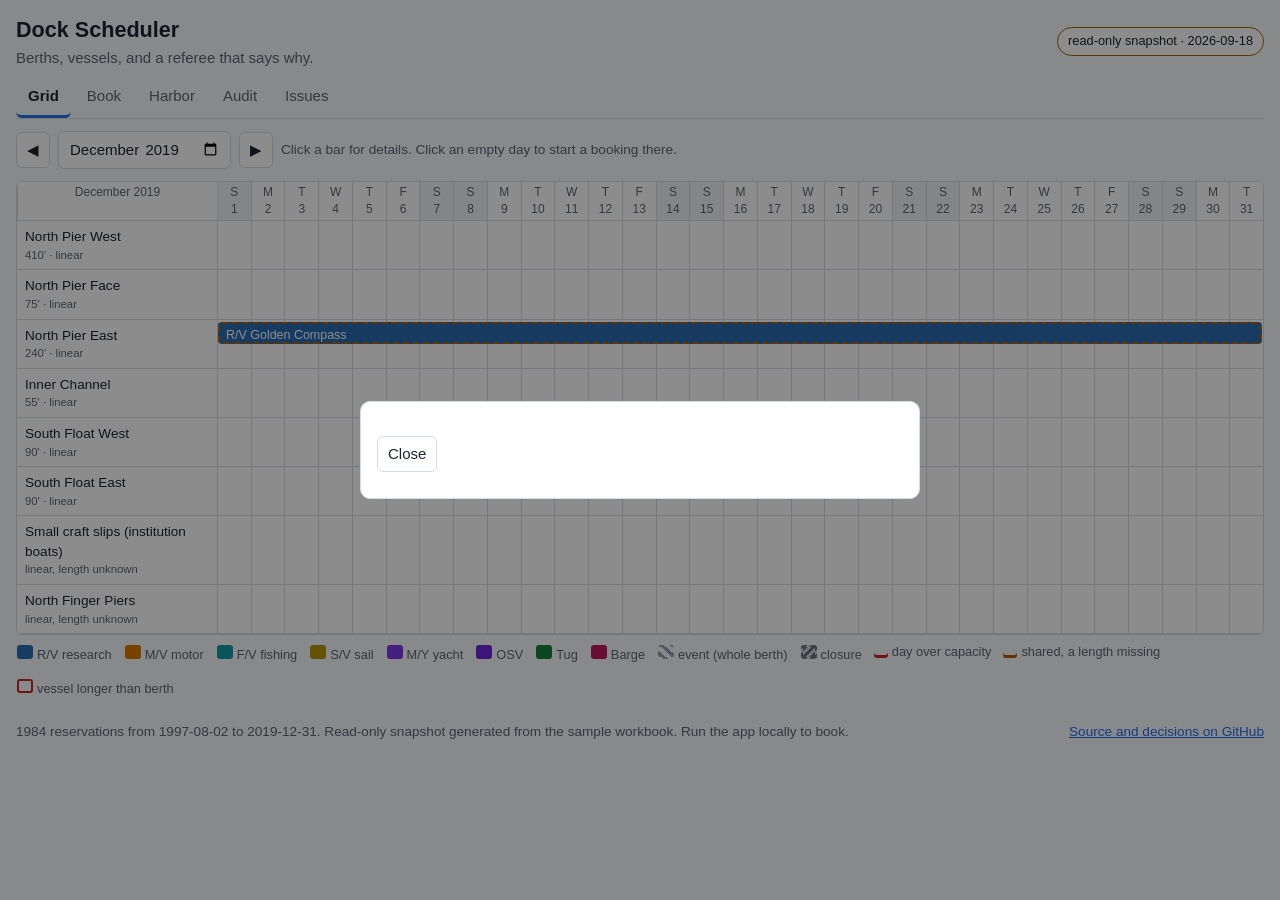
==== site/index.html @ 0745acdc "Front end, static snapshot export, README, assumptions, CI and Pages workflows (phases 5-6, part 1) " ====
<!doctype html>
<html lang="en">
<head>
<meta charset="utf-8">
<meta name="viewport" content="width=device-width, initial-scale=1">
<title>Dock Scheduler</title>
<meta name="description" content="Berth reservations for a research waterfront: conflict and fit checking, 23 years of history, and a to-scale harbor view.">
<link rel="stylesheet" href="style.css">
</head>
<body>
<header class="top">
  <div class="brand">
    <h1>Dock Scheduler</h1>
    <p class="tagline">Berths, vessels, and a referee that says why.</p>
  </div>
  <div class="mode" id="mode-badge" title="Where the data comes from">connecting…</div>
</header>

<nav class="tabs" role="tablist" aria-label="Views">
  <button role="tab" data-view="grid" aria-selected="true">Grid</button>
  <button role="tab" data-view="book">Book</button>
  <button role="tab" data-view="harbor">Harbor</button>
  <button role="tab" data-view="audit">Audit</button>
  <button role="tab" data-view="issues">Issues</button>
</nav>

<main>
  <section id="view-grid" class="view" role="tabpanel">
    <div class="toolbar">
      <button id="grid-prev" title="Previous month">◀</button>
      <input type="month" id="grid-month" aria-label="Month">
      <button id="grid-next" title="Next month">▶</button>
      <span class="hint">Click a bar for details. Click an empty day to start a booking there.</span>
    </div>
    <div id="grid" class="grid" aria-live="polite"></div>
    <div class="legend" id="grid-legend"></div>
  </section>

  <section id="view-book" class="view" hidden role="tabpanel">
    <form id="book-form" class="book" autocomplete="off">
      <p class="static-only" hidden>This is the read-only snapshot on GitHub Pages: booking runs the Python rules, so it needs the app running locally (three commands in the README).</p>
      <div class="row">
        <label>Kind
          <select name="kind" id="book-kind">
            <option value="vessel">Vessel</option>
            <option value="event">Event (takes the whole berth)</option>
            <option value="closure">Closure (nothing may use the berth)</option>
          </select>
        </label>
        <label class="vessel-only">Vessel
          <input list="vessel-options" id="book-vessel" placeholder="type a name…" required>
          <datalist id="vessel-options"></datalist>
        </label>
        <label class="non-vessel-only" hidden>Title
          <input id="book-title" placeholder="Community sail day">
        </label>
      </div>
      <div class="row" id="vessel-facts" hidden>
        <span id="vessel-summary"></span>
        <label id="vessel-length-wrap" hidden>Length overall (ft)
          <input type="number" id="vessel-length" min="1" step="1">
          <button type="button" id="vessel-length-save">Save length</button>
        </label>
      </div>
      <div class="row">
        <label>Berth <select id="book-berth" required></select></label>
        <label>From <input type="date" id="book-start" required></label>
        <label>To (inclusive) <input type="date" id="book-end" required></label>
      </div>
      <div class="row">
        <label class="wide">Notes <input id="book-notes" placeholder="optional"></label>
      </div>
      <div class="row actions">
        <button type="button" id="book-check">Check</button>
        <button type="button" id="book-suggest">Suggest a berth</button>
        <button type="submit" id="book-save" class="primary">Save booking</button>
      </div>
      <div class="row" id="override-wrap" hidden>
        <label class="wide">Override reason (saves despite the findings, and is kept on the record)
          <input id="book-override" placeholder="e.g. rafting alongside, dockmaster approved">
        </label>
      </div>
    </form>
    <div id="book-result" class="result" aria-live="polite"></div>
    <div id="book-suggestions" class="suggestions"></div>
  </section>

  <section id="view-harbor" class="view" hidden role="tabpanel">
    <div class="toolbar">
      <button id="harbor-prev" title="Previous day">◀</button>
      <input type="date" id="harbor-day" aria-label="Day">
      <button id="harbor-next" title="Next day">▶</button>
      <button id="harbor-play" aria-pressed="false">▶ Play</button>
      <span class="hint">One day per step. Hulls are drawn to scale; red means the referee found a conflict that day.</span>
    </div>
    <div class="harbor-layout">
      <div id="harbor" class="harbor"></div>
      <aside id="harbor-panel" class="panel" aria-live="polite"></aside>
    </div>
  </section>

  <section id="view-audit" class="view" hidden role="tabpanel">
    <div id="audit"></div>
  </section>

  <section id="view-issues" class="view" hidden role="tabpanel">
    <div class="toolbar">
      <label>Kind <select id="issues-kind"><option value="">all</option></select></label>
      <span class="hint" id="issues-hint"></span>
    </div>
    <div id="issues"></div>
  </section>
</main>

<div id="detail" class="detail" hidden role="dialog" aria-modal="true" aria-labelledby="detail-title">
  <div class="detail-card">
    <h2 id="detail-title"></h2>
    <div id="detail-body"></div>
    <div class="row actions">
      <button type="button" id="detail-cancel" hidden>Cancel this reservation</button>
      <button type="button" id="detail-close">Close</button>
    </div>
  </div>
</div>

<footer class="foot">
  <span id="foot-note"></span>
  <a href="https://github.com/broccolibabe0711/dock-scheduler">Source and decisions on GitHub</a>
</footer>

<script src="harbor.js"></script>
<script src="app.js"></script>
</body>
</html>
---- site/style.css ----
:root {
  --bg: #f6f8fa; --panel: #ffffff; --ink: #1c2430; --muted: #5b6673; --line: #d5dbe2;
  --accent: #1f6feb; --accent-ink: #ffffff;
  --ok: #1a7f37; --warn: #9a6700; --bad: #c62828; --unknown: #b35c00;
  --rv: #2b6cb0; --mv: #d97706; --fv: #0e9aa7; --sv: #b7950b; --my: #7c3aed; --sy: #a16207;
  --osv: #6d28d9; --tug: #15803d; --barge: #be185d; --other: #64748b;
  --event: repeating-linear-gradient(45deg, #94a3b8 0 4px, transparent 4px 8px);
  --closure: repeating-linear-gradient(135deg, #6b7280 0 3px, #d1d5db 3px 6px);
  --radius: 6px; --font: -apple-system, BlinkMacSystemFont, "Segoe UI", Roboto, Helvetica, Arial, sans-serif;
}
@media (prefers-color-scheme: dark) {
  :root:not([data-theme="light"]) {
    --bg: #0f141a; --panel: #171e27; --ink: #e6edf3; --muted: #9aa7b5; --line: #2c3743;
    --accent: #58a6ff; --accent-ink: #0b1220;
    --ok: #3fb950; --warn: #d29922; --bad: #ff6b6b; --unknown: #f0883e;
  }
}
:root[data-theme="dark"] {
  --bg: #0f141a; --panel: #171e27; --ink: #e6edf3; --muted: #9aa7b5; --line: #2c3743;
  --accent: #58a6ff; --accent-ink: #0b1220;
  --ok: #3fb950; --warn: #d29922; --bad: #ff6b6b; --unknown: #f0883e;
}
* { box-sizing: border-box; }
html, body { margin: 0; }
body { background: var(--bg); color: var(--ink); font: 15px/1.45 var(--font); padding: 0 16px 24px; max-width: 1280px; margin: 0 auto; }
h1 { font-size: 1.35rem; margin: 0; }
h2 { font-size: 1.1rem; margin: 18px 0 8px; }
h3 { font-size: 1rem; margin: 14px 0 6px; }
a { color: var(--accent); }
.top { display: flex; align-items: center; justify-content: space-between; gap: 12px; padding: 14px 0 8px; flex-wrap: wrap; }
.tagline { margin: 2px 0 0; color: var(--muted); }
.mode { font-size: .8rem; padding: 4px 10px; border: 1px solid var(--line); border-radius: 999px; background: var(--panel); }
.mode.static { border-color: var(--warn); }
.tabs { display: flex; gap: 4px; border-bottom: 1px solid var(--line); margin-bottom: 12px; overflow-x: auto; }
.tabs button { background: none; border: 0; border-bottom: 3px solid transparent; color: var(--muted); padding: 8px 12px; font: inherit; cursor: pointer; }
.tabs button[aria-selected="true"] { color: var(--ink); border-bottom-color: var(--accent); font-weight: 600; }
.toolbar { display: flex; gap: 8px; align-items: center; flex-wrap: wrap; margin: 8px 0 12px; }
.hint { color: var(--muted); font-size: .85rem; }
button, input, select { font: inherit; color: var(--ink); background: var(--panel); border: 1px solid var(--line); border-radius: var(--radius); padding: 6px 10px; }
button { cursor: pointer; }
button.primary { background: var(--accent); color: var(--accent-ink); border-color: var(--accent); }
button[disabled] { opacity: .5; cursor: not-allowed; }
label { display: flex; flex-direction: column; gap: 4px; font-size: .85rem; color: var(--muted); }
label > input, label > select { color: var(--ink); }
.row { display: flex; gap: 12px; flex-wrap: wrap; align-items: flex-end; margin-bottom: 10px; }
.row .wide { flex: 1 1 320px; }
.actions { gap: 8px; }

/* ---- grid view ---- */
.grid { overflow-x: auto; border: 1px solid var(--line); border-radius: var(--radius); background: var(--panel); }
.grid-table { display: grid; min-width: 720px; }
.grid-head, .grid-row { display: grid; grid-template-columns: 200px repeat(var(--days), minmax(22px, 1fr)); align-items: stretch; border-bottom: 1px solid var(--line); }
.grid-head { position: sticky; top: 0; background: var(--panel); z-index: 1; font-size: .75rem; color: var(--muted); }
.grid-head div, .grid-row .cell { text-align: center; padding: 2px 0; border-left: 1px solid var(--line); }
.grid-head .day.weekend { background: color-mix(in srgb, var(--line) 35%, transparent); }
.grid-row .label { padding: 6px 8px; font-size: .85rem; border-left: 0; text-align: left; position: sticky; left: 0; background: var(--panel); }
.grid-row .label small { display: block; color: var(--muted); }
.grid-row .lanes { grid-column: 2 / -1; position: relative; min-height: 30px; }
.grid-row .cells { position: absolute; inset: 0; display: grid; grid-template-columns: repeat(var(--days), minmax(22px, 1fr)); }
.grid-row .cell { border-left: 1px solid var(--line); cursor: pointer; }
.grid-row .cell.over { box-shadow: inset 0 -3px 0 var(--bad); }
.grid-row .cell.unverifiable { box-shadow: inset 0 -3px 0 var(--unknown); }
.grid-row .cell:hover { background: color-mix(in srgb, var(--accent) 12%, transparent); }
.grid-row .bars { position: relative; display: grid; grid-template-columns: repeat(var(--days), minmax(22px, 1fr)); grid-auto-rows: 26px; gap: 2px 0; pointer-events: none; }
.grid-row .bar { pointer-events: auto; }
.grid-head .day { white-space: pre; }
.bar { margin: 2px 1px; border-radius: 4px; padding: 0 6px; font-size: .78rem; line-height: 22px; white-space: nowrap; overflow: hidden; text-overflow: ellipsis; color: #fff; cursor: pointer; border: 2px solid transparent; }
.bar.event { background: var(--event); color: var(--ink); }
.bar.closure { background: var(--closure); color: var(--ink); }
.bar.misfit { border-color: var(--bad); }
.bar.unknown { border-style: dashed; border-color: var(--unknown); }
.bar.cancelled { opacity: .35; text-decoration: line-through; }
.t-rv { background: var(--rv); } .t-mv { background: var(--mv); } .t-fv { background: var(--fv); } .t-sv { background: var(--sv); }
.t-my { background: var(--my); } .t-sy { background: var(--sy); } .t-osv { background: var(--osv); } .t-tug { background: var(--tug); }
.t-barge { background: var(--barge); } .t-other { background: var(--other); }
.legend { display: flex; gap: 12px; flex-wrap: wrap; font-size: .8rem; color: var(--muted); margin-top: 8px; }
.legend .swatch { display: inline-block; width: 14px; height: 14px; border-radius: 3px; vertical-align: -2px; margin-right: 4px; }

/* ---- book view ---- */
.book { background: var(--panel); border: 1px solid var(--line); border-radius: var(--radius); padding: 14px; }
.result { margin-top: 12px; }
.verdict { padding: 10px 12px; border-radius: var(--radius); border: 1px solid var(--line); background: var(--panel); margin-bottom: 8px; font-weight: 600; }
.verdict.ok { border-color: var(--ok); } .verdict.conflict { border-color: var(--bad); } .verdict.unknown { border-color: var(--unknown); }
.findings { list-style: none; padding: 0; margin: 0; }
.findings li { padding: 8px 10px; border-left: 4px solid var(--line); background: var(--panel); margin-bottom: 6px; border-radius: 0 var(--radius) var(--radius) 0; }
.findings li.error { border-left-color: var(--bad); } .findings li.unknown { border-left-color: var(--unknown); }
.findings li.warning { border-left-color: var(--warn); } .findings li.info { border-left-color: var(--accent); }
.findings .code { font-size: .75rem; color: var(--muted); text-transform: uppercase; letter-spacing: .04em; }
.suggestions { margin-top: 12px; display: grid; gap: 8px; }
.suggestion { border: 1px solid var(--line); border-radius: var(--radius); padding: 10px; background: var(--panel); display: flex; justify-content: space-between; align-items: center; gap: 8px; flex-wrap: wrap; }
.static-only { color: var(--warn); }

/* ---- harbor view ---- */
.harbor-layout { display: grid; grid-template-columns: minmax(0, 2fr) minmax(260px, 1fr); gap: 14px; }
@media (max-width: 900px) { .harbor-layout { grid-template-columns: 1fr; } }
.harbor { background: var(--panel); border: 1px solid var(--line); border-radius: var(--radius); min-height: 320px; }
.panel { background: var(--panel); border: 1px solid var(--line); border-radius: var(--radius); padding: 12px; font-size: .9rem; }
.panel h3 { margin-top: 0; }
.panel ul { padding-left: 18px; margin: 6px 0; }
.panel .bad { color: var(--bad); } .panel .unknown { color: var(--unknown); } .panel .ok { color: var(--ok); }

/* ---- audit & issues ---- */
table.data { border-collapse: collapse; width: 100%; background: var(--panel); font-size: .88rem; margin-bottom: 14px; }
table.data th, table.data td { border: 1px solid var(--line); padding: 6px 8px; text-align: left; vertical-align: top; }
table.data th { background: color-mix(in srgb, var(--line) 40%, var(--panel)); }
.stat-grid { display: grid; grid-template-columns: repeat(auto-fill, minmax(200px, 1fr)); gap: 8px; margin-bottom: 12px; }
.stat { background: var(--panel); border: 1px solid var(--line); border-radius: var(--radius); padding: 10px; }
.stat .n { font-size: 1.5rem; font-weight: 700; }
.stat .l { color: var(--muted); font-size: .8rem; }
.issues-wrap { max-height: 70vh; overflow: auto; }

/* ---- detail dialog ---- */
.detail { position: fixed; inset: 0; background: rgba(0,0,0,.45); display: flex; align-items: center; justify-content: center; padding: 16px; z-index: 10; }
.detail-card { background: var(--panel); border: 1px solid var(--line); border-radius: 10px; padding: 16px; max-width: 560px; width: 100%; max-height: 90vh; overflow: auto; }
.detail-card dl { display: grid; grid-template-columns: max-content 1fr; gap: 4px 12px; margin: 0 0 12px; }
.detail-card dt { color: var(--muted); }
.foot { display: flex; justify-content: space-between; gap: 12px; flex-wrap: wrap; margin-top: 24px; color: var(--muted); font-size: .85rem; }
.empty { color: var(--muted); padding: 16px; }
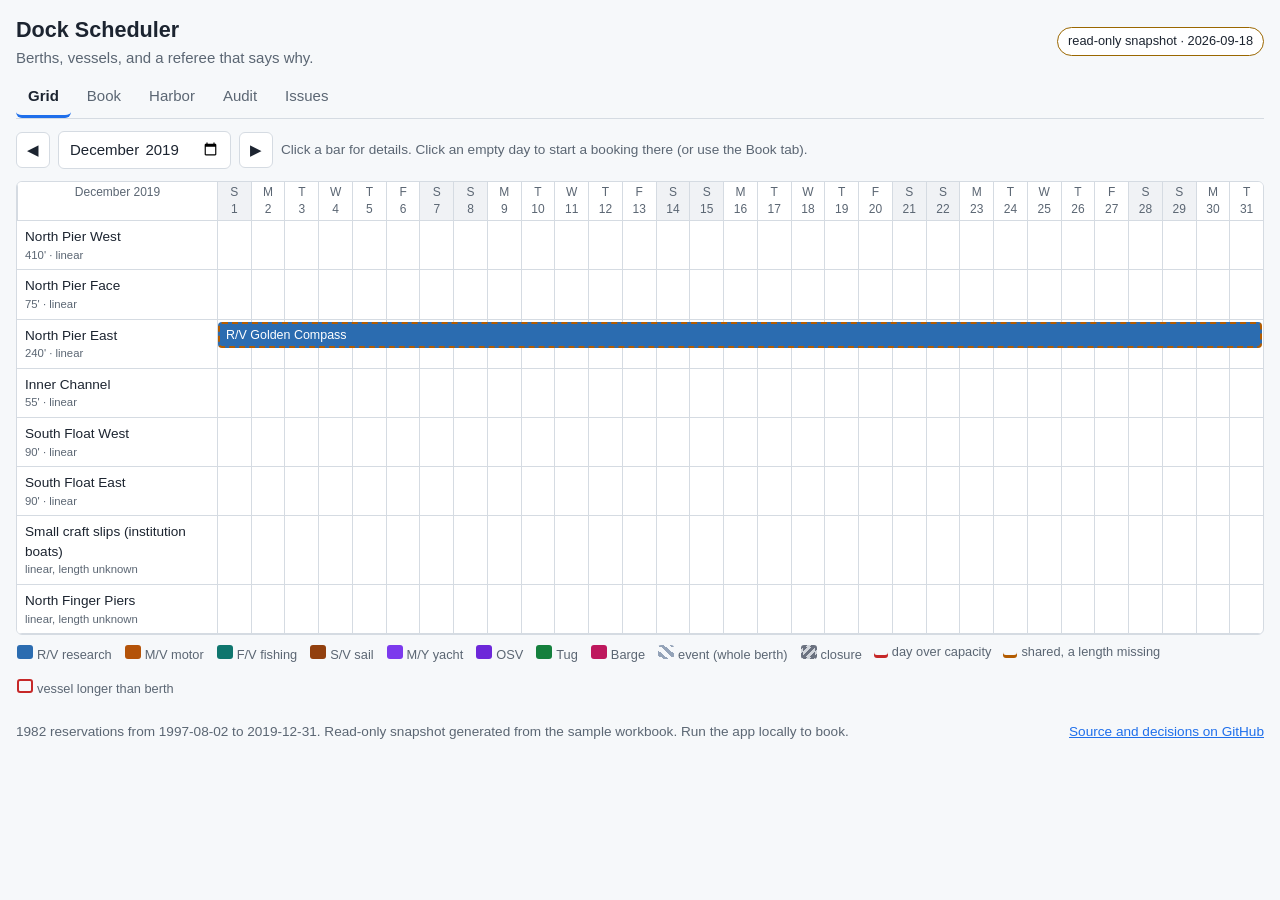
==== commit 70debf77: "Review fixes: day-row detection, honest out-of-range handling, registry chaining, fresh overrides, s" ====
--- a/site/index.html
+++ b/site/index.html
@@ -17,26 +17,27 @@
 </header>
 
 <nav class="tabs" role="tablist" aria-label="Views">
-  <button role="tab" data-view="grid" aria-selected="true">Grid</button>
-  <button role="tab" data-view="book">Book</button>
-  <button role="tab" data-view="harbor">Harbor</button>
-  <button role="tab" data-view="audit">Audit</button>
-  <button role="tab" data-view="issues">Issues</button>
+  <button role="tab" id="tab-grid" aria-controls="view-grid" data-view="grid" aria-selected="true">Grid</button>
+  <button role="tab" id="tab-book" aria-controls="view-book" data-view="book" aria-selected="false" tabindex="-1">Book</button>
+  <button role="tab" id="tab-harbor" aria-controls="view-harbor" data-view="harbor" aria-selected="false" tabindex="-1">Harbor</button>
+  <button role="tab" id="tab-audit" aria-controls="view-audit" data-view="audit" aria-selected="false" tabindex="-1">Audit</button>
+  <button role="tab" id="tab-issues" aria-controls="view-issues" data-view="issues" aria-selected="false" tabindex="-1">Issues</button>
 </nav>
 
 <main>
-  <section id="view-grid" class="view" role="tabpanel">
+  <section id="view-grid" class="view" role="tabpanel" aria-labelledby="tab-grid">
     <div class="toolbar">
-      <button id="grid-prev" title="Previous month">◀</button>
-      <input type="month" id="grid-month" aria-label="Month">
-      <button id="grid-next" title="Next month">▶</button>
-      <span class="hint">Click a bar for details. Click an empty day to start a booking there.</span>
+      <button id="grid-prev" aria-label="Previous month" title="Previous month">◀</button>
+      <input type="month" id="grid-month" aria-label="Month" pattern="\d{4}-(0[1-9]|1[0-2])">
+      <button id="grid-next" aria-label="Next month" title="Next month">▶</button>
+      <span class="hint">Click a bar for details. Click an empty day to start a booking there (or use the Book tab).</span>
     </div>
-    <div id="grid" class="grid" aria-live="polite"></div>
+    <div id="grid" class="grid"></div>
     <div class="legend" id="grid-legend"></div>
+    <p class="sr-only" id="grid-status" aria-live="polite"></p>
   </section>
 
-  <section id="view-book" class="view" hidden role="tabpanel">
+  <section id="view-book" class="view" hidden role="tabpanel" aria-labelledby="tab-book">
     <form id="book-form" class="book" autocomplete="off">
       <p class="static-only" hidden>This is the read-only snapshot on GitHub Pages: booking runs the Python rules, so it needs the app running locally (three commands in the README).</p>
       <div class="row">
@@ -85,11 +86,11 @@
     <div id="book-suggestions" class="suggestions"></div>
   </section>
 
-  <section id="view-harbor" class="view" hidden role="tabpanel">
+  <section id="view-harbor" class="view" hidden role="tabpanel" aria-labelledby="tab-harbor">
     <div class="toolbar">
-      <button id="harbor-prev" title="Previous day">◀</button>
+      <button id="harbor-prev" aria-label="Previous day" title="Previous day">◀</button>
       <input type="date" id="harbor-day" aria-label="Day">
-      <button id="harbor-next" title="Next day">▶</button>
+      <button id="harbor-next" aria-label="Next day" title="Next day">▶</button>
       <button id="harbor-play" aria-pressed="false">▶ Play</button>
       <span class="hint">One day per step. Hulls are drawn to scale; red means the referee found a conflict that day.</span>
     </div>
@@ -99,11 +100,11 @@
     </div>
   </section>
 
-  <section id="view-audit" class="view" hidden role="tabpanel">
+  <section id="view-audit" class="view" hidden role="tabpanel" aria-labelledby="tab-audit">
     <div id="audit"></div>
   </section>
 
-  <section id="view-issues" class="view" hidden role="tabpanel">
+  <section id="view-issues" class="view" hidden role="tabpanel" aria-labelledby="tab-issues">
     <div class="toolbar">
       <label>Kind <select id="issues-kind"><option value="">all</option></select></label>
       <span class="hint" id="issues-hint"></span>
@@ -112,7 +113,7 @@
   </section>
 </main>
 
-<div id="detail" class="detail" hidden role="dialog" aria-modal="true" aria-labelledby="detail-title">
+<dialog id="detail" class="detail" aria-labelledby="detail-title">
   <div class="detail-card">
     <h2 id="detail-title"></h2>
     <div id="detail-body"></div>
@@ -121,7 +122,7 @@
       <button type="button" id="detail-close">Close</button>
     </div>
   </div>
-</div>
+</dialog>
 
 <footer class="foot">
   <span id="foot-note"></span>
--- a/site/style.css
+++ b/site/style.css
@@ -2,7 +2,7 @@
   --bg: #f6f8fa; --panel: #ffffff; --ink: #1c2430; --muted: #5b6673; --line: #d5dbe2;
   --accent: #1f6feb; --accent-ink: #ffffff;
   --ok: #1a7f37; --warn: #9a6700; --bad: #c62828; --unknown: #b35c00;
-  --rv: #2b6cb0; --mv: #d97706; --fv: #0e9aa7; --sv: #b7950b; --my: #7c3aed; --sy: #a16207;
+  --rv: #2b6cb0; --mv: #b45309; --fv: #0f766e; --sv: #92400e; --my: #7c3aed; --sy: #a16207;
   --osv: #6d28d9; --tug: #15803d; --barge: #be185d; --other: #64748b;
   --event: repeating-linear-gradient(45deg, #94a3b8 0 4px, transparent 4px 8px);
   --closure: repeating-linear-gradient(135deg, #6b7280 0 3px, #d1d5db 3px 6px);
@@ -13,6 +13,8 @@
     --bg: #0f141a; --panel: #171e27; --ink: #e6edf3; --muted: #9aa7b5; --line: #2c3743;
     --accent: #58a6ff; --accent-ink: #0b1220;
     --ok: #3fb950; --warn: #d29922; --bad: #ff6b6b; --unknown: #f0883e;
+    --event: repeating-linear-gradient(45deg, #475569 0 4px, transparent 4px 8px);
+    --closure: repeating-linear-gradient(135deg, #64748b 0 3px, #1f2937 3px 6px);
   }
 }
 :root[data-theme="dark"] {
@@ -53,7 +55,7 @@
 .grid-head { position: sticky; top: 0; background: var(--panel); z-index: 1; font-size: .75rem; color: var(--muted); }
 .grid-head div, .grid-row .cell { text-align: center; padding: 2px 0; border-left: 1px solid var(--line); }
 .grid-head .day.weekend { background: color-mix(in srgb, var(--line) 35%, transparent); }
-.grid-row .label { padding: 6px 8px; font-size: .85rem; border-left: 0; text-align: left; position: sticky; left: 0; background: var(--panel); }
+.grid-row .label { padding: 6px 8px; font-size: .85rem; border-left: 0; text-align: left; position: sticky; left: 0; background: var(--panel); z-index: 2; }
 .grid-row .label small { display: block; color: var(--muted); }
 .grid-row .lanes { grid-column: 2 / -1; position: relative; min-height: 30px; }
 .grid-row .cells { position: absolute; inset: 0; display: grid; grid-template-columns: repeat(var(--days), minmax(22px, 1fr)); }
@@ -61,12 +63,14 @@
 .grid-row .cell.over { box-shadow: inset 0 -3px 0 var(--bad); }
 .grid-row .cell.unverifiable { box-shadow: inset 0 -3px 0 var(--unknown); }
 .grid-row .cell:hover { background: color-mix(in srgb, var(--accent) 12%, transparent); }
-.grid-row .bars { position: relative; display: grid; grid-template-columns: repeat(var(--days), minmax(22px, 1fr)); grid-auto-rows: 26px; gap: 2px 0; pointer-events: none; }
+/* .cells sits behind .bars: the cells layer is absolute, the bars layer is relative and later in the DOM, so bars paint on top and empty-day clicks fall through to the cells */
+.grid-row .bars { position: relative; display: grid; grid-template-columns: repeat(var(--days), minmax(22px, 1fr)); grid-auto-rows: 30px; pointer-events: none; }
 .grid-row .bar { pointer-events: auto; }
 .grid-head .day { white-space: pre; }
-.bar { margin: 2px 1px; border-radius: 4px; padding: 0 6px; font-size: .78rem; line-height: 22px; white-space: nowrap; overflow: hidden; text-overflow: ellipsis; color: #fff; cursor: pointer; border: 2px solid transparent; }
-.bar.event { background: var(--event); color: var(--ink); }
-.bar.closure { background: var(--closure); color: var(--ink); }
+.bar { display: block; width: auto; margin: 2px 1px; border-radius: 4px; padding: 0 6px; font: inherit; font-size: .78rem; line-height: 22px; text-align: left; white-space: nowrap; overflow: hidden; text-overflow: ellipsis; color: #fff; cursor: pointer; border: 2px solid transparent; }
+.bar:focus-visible, .cell:focus-visible { outline: 2px solid var(--accent); outline-offset: 1px; }
+.bar.event { background: var(--event); color: var(--ink); text-shadow: 0 0 4px var(--panel), 0 0 4px var(--panel); }
+.bar.closure { background: var(--closure); color: var(--ink); text-shadow: 0 0 4px var(--panel), 0 0 4px var(--panel); }
 .bar.misfit { border-color: var(--bad); }
 .bar.unknown { border-style: dashed; border-color: var(--unknown); }
 .bar.cancelled { opacity: .35; text-decoration: line-through; }
@@ -109,10 +113,15 @@
 .stat .l { color: var(--muted); font-size: .8rem; }
 .issues-wrap { max-height: 70vh; overflow: auto; }
 
-/* ---- detail dialog ---- */
-.detail { position: fixed; inset: 0; background: rgba(0,0,0,.45); display: flex; align-items: center; justify-content: center; padding: 16px; z-index: 10; }
-.detail-card { background: var(--panel); border: 1px solid var(--line); border-radius: 10px; padding: 16px; max-width: 560px; width: 100%; max-height: 90vh; overflow: auto; }
+/* ---- detail dialog (a native <dialog>: focus, Escape and the backdrop come for free) ---- */
+dialog.detail { border: 0; padding: 0; background: transparent; max-width: min(560px, 100vw - 32px); width: 100%; }
+dialog.detail::backdrop { background: rgba(0, 0, 0, .45); }
+.detail-card { background: var(--panel); color: var(--ink); border: 1px solid var(--line); border-radius: 10px; padding: 16px; max-height: 90vh; overflow: auto; }
 .detail-card dl { display: grid; grid-template-columns: max-content 1fr; gap: 4px 12px; margin: 0 0 12px; }
 .detail-card dt { color: var(--muted); }
+.sr-only { position: absolute; width: 1px; height: 1px; overflow: hidden; clip: rect(0 0 0 0); white-space: nowrap; }
 .foot { display: flex; justify-content: space-between; gap: 12px; flex-wrap: wrap; margin-top: 24px; color: var(--muted); font-size: .85rem; }
 .empty { color: var(--muted); padding: 16px; }
+
+/* the hidden attribute must win over every display rule above */
+[hidden] { display: none !important; }
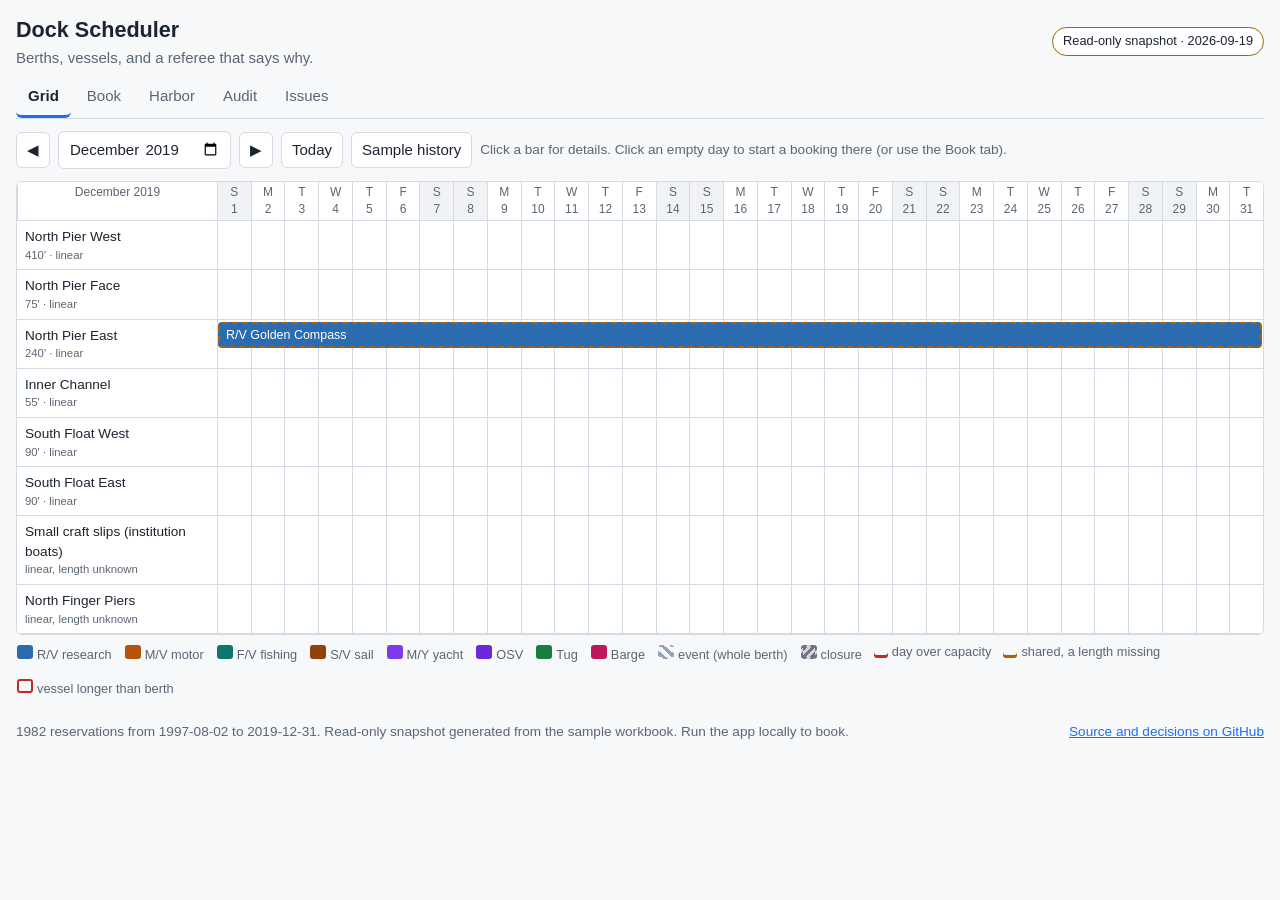
==== commit 4e2c8b46: "Deploy operable scheduler on Vercel with persistent PostgreSQL" ====
--- a/site/index.html
+++ b/site/index.html
@@ -30,6 +30,8 @@
       <button id="grid-prev" aria-label="Previous month" title="Previous month">◀</button>
       <input type="month" id="grid-month" aria-label="Month" pattern="\d{4}-(0[1-9]|1[0-2])">
       <button id="grid-next" aria-label="Next month" title="Next month">▶</button>
+      <button id="grid-today">Today</button>
+      <button id="grid-history">Sample history</button>
       <span class="hint">Click a bar for details. Click an empty day to start a booking there (or use the Book tab).</span>
     </div>
     <div id="grid" class="grid"></div>
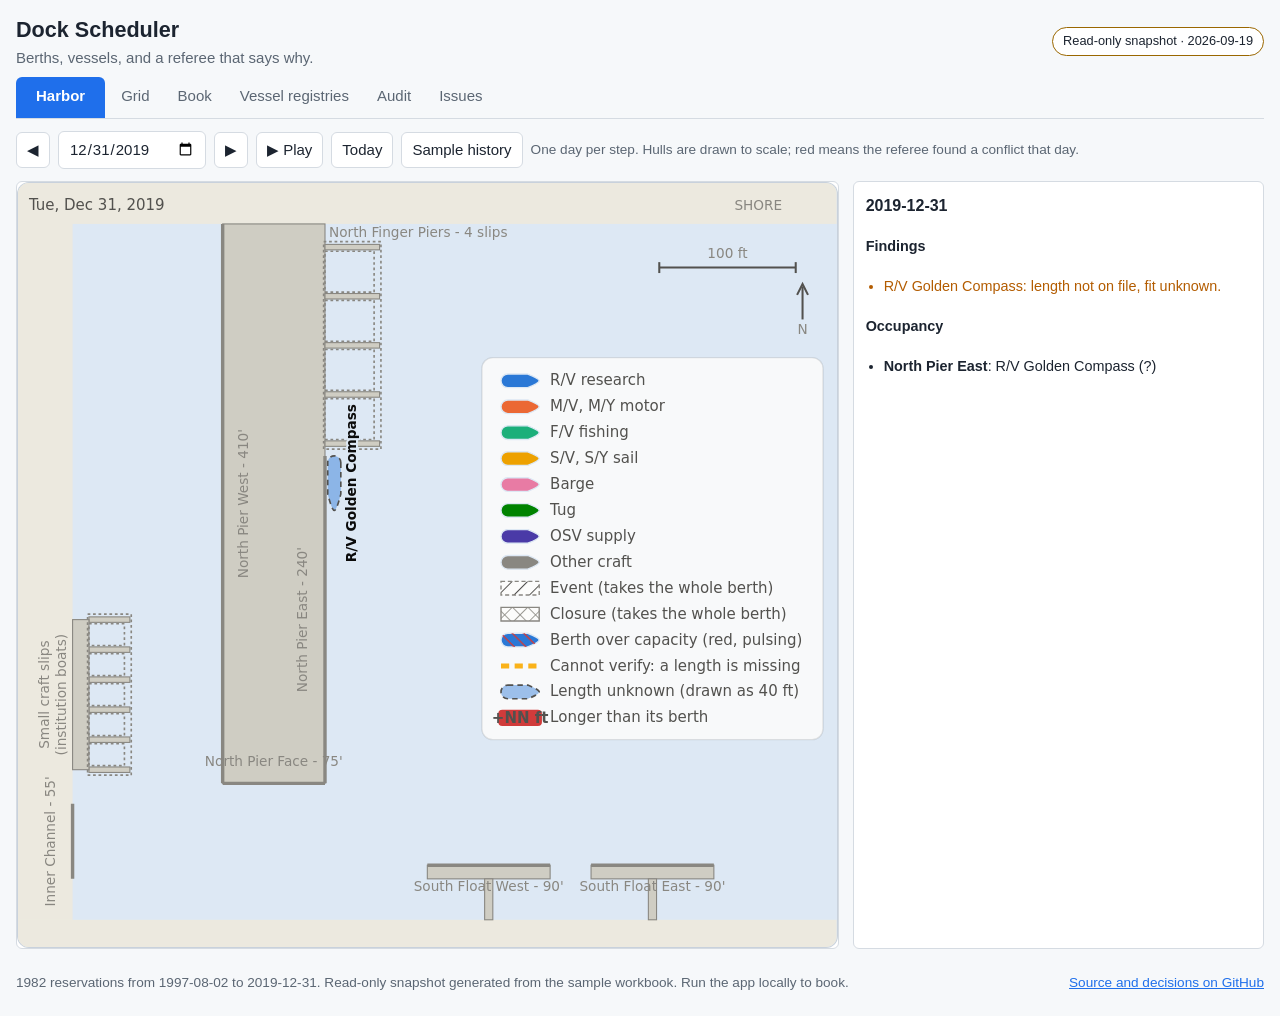
==== commit 09e841bf: "Make Harbor the landing view and add searchable vessel registries" ====
--- a/site/index.html
+++ b/site/index.html
@@ -17,15 +17,16 @@
 </header>
 
 <nav class="tabs" role="tablist" aria-label="Views">
-  <button role="tab" id="tab-grid" aria-controls="view-grid" data-view="grid" aria-selected="true">Grid</button>
+  <button role="tab" id="tab-harbor" class="harbor-tab" aria-controls="view-harbor" data-view="harbor" aria-selected="true">Harbor</button>
+  <button role="tab" id="tab-grid" aria-controls="view-grid" data-view="grid" aria-selected="false" tabindex="-1">Grid</button>
   <button role="tab" id="tab-book" aria-controls="view-book" data-view="book" aria-selected="false" tabindex="-1">Book</button>
-  <button role="tab" id="tab-harbor" aria-controls="view-harbor" data-view="harbor" aria-selected="false" tabindex="-1">Harbor</button>
+  <button role="tab" id="tab-registry" aria-controls="view-registry" data-view="registry" aria-selected="false" tabindex="-1">Vessel registries</button>
   <button role="tab" id="tab-audit" aria-controls="view-audit" data-view="audit" aria-selected="false" tabindex="-1">Audit</button>
   <button role="tab" id="tab-issues" aria-controls="view-issues" data-view="issues" aria-selected="false" tabindex="-1">Issues</button>
 </nav>
 
 <main>
-  <section id="view-grid" class="view" role="tabpanel" aria-labelledby="tab-grid">
+  <section id="view-grid" class="view" hidden role="tabpanel" aria-labelledby="tab-grid">
     <div class="toolbar">
       <button id="grid-prev" aria-label="Previous month" title="Previous month">◀</button>
       <input type="month" id="grid-month" aria-label="Month" pattern="\d{4}-(0[1-9]|1[0-2])">
@@ -54,6 +55,7 @@
           <input list="vessel-options" id="book-vessel" placeholder="type a name…" required>
           <datalist id="vessel-options"></datalist>
         </label>
+        <a class="vessel-only" href="#registry">Browse vessel registries</a>
         <label class="non-vessel-only" hidden>Title
           <input id="book-title" placeholder="Community sail day">
         </label>
@@ -88,18 +90,33 @@
     <div id="book-suggestions" class="suggestions"></div>
   </section>
 
-  <section id="view-harbor" class="view" hidden role="tabpanel" aria-labelledby="tab-harbor">
+  <section id="view-harbor" class="view" role="tabpanel" aria-labelledby="tab-harbor">
     <div class="toolbar">
       <button id="harbor-prev" aria-label="Previous day" title="Previous day">◀</button>
       <input type="date" id="harbor-day" aria-label="Day">
       <button id="harbor-next" aria-label="Next day" title="Next day">▶</button>
       <button id="harbor-play" aria-pressed="false">▶ Play</button>
+      <button id="harbor-today">Today</button>
+      <button id="harbor-history">Sample history</button>
       <span class="hint">One day per step. Hulls are drawn to scale; red means the referee found a conflict that day.</span>
     </div>
     <div class="harbor-layout">
       <div id="harbor" class="harbor"></div>
       <aside id="harbor-panel" class="panel" aria-live="polite"></aside>
     </div>
+  </section>
+
+  <section id="view-registry" class="view" hidden role="tabpanel" aria-labelledby="tab-registry">
+    <h2>Vessel registries</h2>
+    <p>Vessels from the Science and Yachts registries, the historical schedule, and live bookings. Missing dimensions are shown as unknown.</p>
+    <div class="toolbar registry-toolbar">
+      <label for="registry-search">Search vessel names
+        <input type="search" id="registry-search" placeholder="Vessel name…" autocomplete="off">
+      </label>
+      <a href="https://github.com/broccolibabe0711/dock-scheduler/blob/main/data/Dock%20Schedule%20-%20Synthetic%20Sample.xlsx" target="_blank" rel="noopener">Original Science &amp; Yachts workbook</a>
+    </div>
+    <p id="registry-count" class="hint" role="status" aria-live="polite"></p>
+    <div id="registry" class="registry-table" aria-busy="false"></div>
   </section>
 
   <section id="view-audit" class="view" hidden role="tabpanel" aria-labelledby="tab-audit">
--- a/site/style.css
+++ b/site/style.css
@@ -36,6 +36,9 @@
 .tabs { display: flex; gap: 4px; border-bottom: 1px solid var(--line); margin-bottom: 12px; overflow-x: auto; }
 .tabs button { background: none; border: 0; border-bottom: 3px solid transparent; color: var(--muted); padding: 8px 12px; font: inherit; cursor: pointer; }
 .tabs button[aria-selected="true"] { color: var(--ink); border-bottom-color: var(--accent); font-weight: 600; }
+.tabs button { white-space: nowrap; }
+.tabs .harbor-tab { background: color-mix(in srgb, var(--accent) 12%, var(--panel)); color: var(--accent); font-weight: 700; padding-inline: 20px; border-radius: var(--radius) var(--radius) 0 0; }
+.tabs .harbor-tab[aria-selected="true"] { background: var(--accent); color: var(--accent-ink); }
 .toolbar { display: flex; gap: 8px; align-items: center; flex-wrap: wrap; margin: 8px 0 12px; }
 .hint { color: var(--muted); font-size: .85rem; }
 button, input, select { font: inherit; color: var(--ink); background: var(--panel); border: 1px solid var(--line); border-radius: var(--radius); padding: 6px 10px; }
@@ -104,6 +107,14 @@
 .panel .bad { color: var(--bad); } .panel .unknown { color: var(--unknown); } .panel .ok { color: var(--ok); }
 
 /* ---- audit & issues ---- */
+.registry-toolbar { align-items: flex-end; gap: 18px; }
+.registry-toolbar input { width: min(320px, 100%); }
+.registry-table { overflow: auto; max-height: 65vh; border-radius: var(--radius); }
+.registry-table table { min-width: 720px; }
+.registry-table th { position: sticky; top: 0; }
+.registry-table td:first-child { font-weight: 600; min-width: 190px; }
+.registry-table td:last-child { min-width: 240px; overflow-wrap: anywhere; }
+.registry-unknown { color: var(--unknown); }
 table.data { border-collapse: collapse; width: 100%; background: var(--panel); font-size: .88rem; margin-bottom: 14px; }
 table.data th, table.data td { border: 1px solid var(--line); padding: 6px 8px; text-align: left; vertical-align: top; }
 table.data th { background: color-mix(in srgb, var(--line) 40%, var(--panel)); }
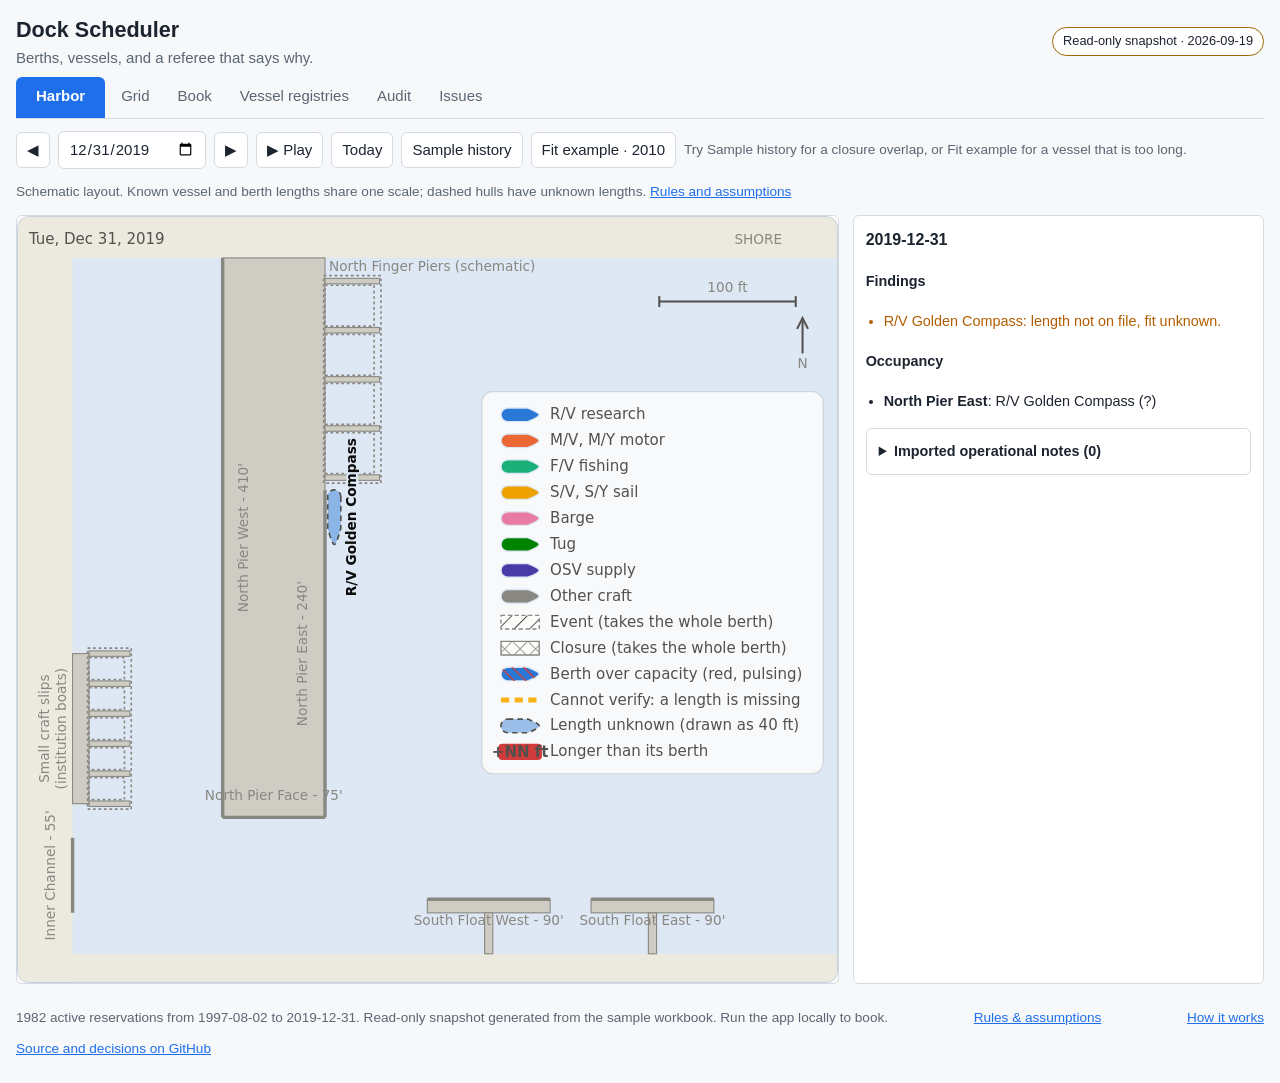
==== commit c5d9aa5a: "Review measurement impacts and finish coordinator workflows" ====
--- a/site/index.html
+++ b/site/index.html
@@ -4,8 +4,8 @@
 <meta charset="utf-8">
 <meta name="viewport" content="width=device-width, initial-scale=1">
 <title>Dock Scheduler</title>
-<meta name="description" content="Berth reservations for a research waterfront: conflict and fit checking, 23 years of history, and a to-scale harbor view.">
-<link rel="stylesheet" href="style.css">
+<meta name="description" content="Berth reservations with explained fit and capacity checks, reviewed measurements, and a harbor view of 23 years of history.">
+  <link rel="stylesheet" href="style.css?v=20260919-review2">
 </head>
 <body>
 <header class="top">
@@ -33,16 +33,17 @@
       <button id="grid-next" aria-label="Next month" title="Next month">▶</button>
       <button id="grid-today">Today</button>
       <button id="grid-history">Sample history</button>
-      <span class="hint">Click a bar for details. Click an empty day to start a booking there (or use the Book tab).</span>
+      <span class="hint">Select a bar for details or editing. In the day grid, use arrow keys to move and Enter to book.</span>
     </div>
     <div id="grid" class="grid"></div>
     <div class="legend" id="grid-legend"></div>
+    <div id="grid-notes"></div>
     <p class="sr-only" id="grid-status" aria-live="polite"></p>
   </section>
 
   <section id="view-book" class="view" hidden role="tabpanel" aria-labelledby="tab-book">
     <form id="book-form" class="book" autocomplete="off">
-      <p class="static-only" hidden>This is the read-only snapshot on GitHub Pages: booking runs the Python rules, so it needs the app running locally (three commands in the README).</p>
+      <p class="static-only" hidden>This is the read-only history snapshot. <a href="https://dock-scheduler-henna.vercel.app/#book">Open the live app to book.</a></p>
       <div class="row">
         <label>Kind
           <select name="kind" id="book-kind">
@@ -62,10 +63,10 @@
       </div>
       <div class="row" id="vessel-facts" hidden>
         <span id="vessel-summary"></span>
-        <label id="vessel-length-wrap" hidden>Length overall (ft)
-          <input type="number" id="vessel-length" min="1" step="1">
-          <button type="button" id="vessel-length-save">Save length</button>
-        </label>
+        <div id="vessel-length-wrap" hidden>
+          <label>Length overall (ft) <input type="number" id="vessel-length" min="0.1" step="any"></label>
+          <button type="button" id="vessel-length-save">Review / save length</button>
+        </div>
       </div>
       <div class="row">
         <label>Berth <select id="book-berth" required></select></label>
@@ -98,8 +99,10 @@
       <button id="harbor-play" aria-pressed="false">▶ Play</button>
       <button id="harbor-today">Today</button>
       <button id="harbor-history">Sample history</button>
-      <span class="hint">One day per step. Hulls are drawn to scale; red means the referee found a conflict that day.</span>
-    </div>
+      <button id="harbor-example">Fit example · 2010</button>
+      <span class="hint">Try Sample history for a closure overlap, or Fit example for a vessel that is too long.</span>
+    </div>
+    <p class="hint">Schematic layout. Known vessel and berth lengths share one scale; dashed hulls have unknown lengths. <a href="guide.html#rules-and-assumptions">Rules and assumptions</a></p>
     <div class="harbor-layout">
       <div id="harbor" class="harbor"></div>
       <aside id="harbor-panel" class="panel" aria-live="polite"></aside>
@@ -136,19 +139,62 @@
   <div class="detail-card">
     <h2 id="detail-title"></h2>
     <div id="detail-body"></div>
+    <form id="edit-form" hidden>
+      <h3>Edit this reservation</h3>
+      <div class="row">
+        <label>Berth <select id="edit-berth" required></select></label>
+        <label>Status <select id="edit-status"><option value="planned">Planned</option><option value="confirmed">Confirmed</option><option value="cancelled">Cancelled</option></select></label>
+      </div>
+      <div class="row">
+        <label>From <input type="date" id="edit-start" required></label>
+        <label>To (inclusive) <input type="date" id="edit-end" required></label>
+      </div>
+      <label>Notes <textarea id="edit-notes" rows="2"></textarea></label>
+      <label id="edit-override-wrap" hidden>Reason for this exception <input id="edit-override" placeholder="Explain why this changed booking is acceptable"></label>
+      <p class="hint">Changes to berth, dates or status are checked again. A previous override does not cover a new change. Notes alone can be updated.</p>
+      <div class="row actions">
+        <button type="button" id="edit-check">Check changes</button>
+        <button type="submit" id="edit-save" class="primary">Save changes</button>
+        <button type="button" id="edit-discard">Discard edits</button>
+      </div>
+      <div id="edit-result" role="status" aria-live="polite"></div>
+    </form>
     <div class="row actions">
+      <button type="button" id="detail-edit" hidden>Edit reservation</button>
       <button type="button" id="detail-cancel" hidden>Cancel this reservation</button>
       <button type="button" id="detail-close">Close</button>
     </div>
   </div>
 </dialog>
 
+<dialog id="measurement" class="detail" aria-labelledby="measurement-title">
+  <div class="detail-card">
+    <h2 id="measurement-title">Review vessel length</h2>
+    <p>Preview how a corrected measurement changes existing bookings, including neighbouring vessels.</p>
+    <form id="measurement-form">
+      <label>New length overall (ft) <input type="number" id="measurement-length" min="0.1" step="any" aria-describedby="measurement-help"></label>
+      <p id="measurement-help" class="hint">Leave blank to mark the length unknown. Preview does not save anything.</p>
+      <div class="row actions"><button type="button" id="measurement-preview">Preview impact</button></div>
+      <div id="measurement-impact" aria-live="polite"></div>
+      <label id="measurement-reason-wrap" hidden>Review reason <textarea id="measurement-reason" rows="2" maxlength="2000" placeholder="Source of the correction and how affected bookings will be handled"></textarea></label>
+      <div class="row actions">
+        <button type="submit" id="measurement-save" class="primary" disabled>Save reviewed measurement</button>
+        <button type="button" id="measurement-close">Close</button>
+      </div>
+      <p id="measurement-status" role="status" aria-live="polite"></p>
+    </form>
+    <details><summary>Measurement change history</summary><div id="measurement-history"></div></details>
+  </div>
+</dialog>
+
 <footer class="foot">
   <span id="foot-note"></span>
+  <a href="guide.html#rules-and-assumptions">Rules &amp; assumptions</a>
+  <a href="guide.html">How it works</a>
   <a href="https://github.com/broccolibabe0711/dock-scheduler">Source and decisions on GitHub</a>
 </footer>
 
-<script src="harbor.js"></script>
-<script src="app.js"></script>
+<script src="harbor.js?v=20260919-review2"></script>
+<script src="app.js?v=20260919-review2"></script>
 </body>
 </html>
--- a/site/style.css
+++ b/site/style.css
@@ -41,7 +41,9 @@
 .tabs .harbor-tab[aria-selected="true"] { background: var(--accent); color: var(--accent-ink); }
 .toolbar { display: flex; gap: 8px; align-items: center; flex-wrap: wrap; margin: 8px 0 12px; }
 .hint { color: var(--muted); font-size: .85rem; }
-button, input, select { font: inherit; color: var(--ink); background: var(--panel); border: 1px solid var(--line); border-radius: var(--radius); padding: 6px 10px; }
+button, input, select, textarea { font: inherit; color: var(--ink); background: var(--panel); border: 1px solid var(--line); border-radius: var(--radius); padding: 6px 10px; }
+textarea { width: 100%; resize: vertical; }
+button:focus-visible, a:focus-visible, input:focus-visible, select:focus-visible, textarea:focus-visible { outline: 2px solid var(--accent); outline-offset: 3px; }
 button { cursor: pointer; }
 button.primary { background: var(--accent); color: var(--accent-ink); border-color: var(--accent); }
 button[disabled] { opacity: .5; cursor: not-allowed; }
@@ -49,6 +51,8 @@
 label > input, label > select { color: var(--ink); }
 .row { display: flex; gap: 12px; flex-wrap: wrap; align-items: flex-end; margin-bottom: 10px; }
 .row .wide { flex: 1 1 320px; }
+.row > * { min-width: 0; max-width: 100%; }
+input, select { max-width: 100%; }
 .actions { gap: 8px; }
 
 /* ---- grid view ---- */
@@ -99,8 +103,8 @@
 
 /* ---- harbor view ---- */
 .harbor-layout { display: grid; grid-template-columns: minmax(0, 2fr) minmax(260px, 1fr); gap: 14px; }
-@media (max-width: 900px) { .harbor-layout { grid-template-columns: 1fr; } }
-.harbor { background: var(--panel); border: 1px solid var(--line); border-radius: var(--radius); min-height: 320px; }
+@media (max-width: 900px) { .harbor-layout { grid-template-columns: minmax(0, 1fr); } }
+.harbor { background: var(--panel); border: 1px solid var(--line); border-radius: var(--radius); min-height: 320px; min-width: 0; overflow-x: auto; }
 .panel { background: var(--panel); border: 1px solid var(--line); border-radius: var(--radius); padding: 12px; font-size: .9rem; }
 .panel h3 { margin-top: 0; }
 .panel ul { padding-left: 18px; margin: 6px 0; }
@@ -123,6 +127,8 @@
 .stat .n { font-size: 1.5rem; font-weight: 700; }
 .stat .l { color: var(--muted); font-size: .8rem; }
 .issues-wrap { max-height: 70vh; overflow: auto; }
+.table-scroll { max-width: 100%; overflow-x: auto; margin-bottom: 14px; }
+.table-scroll:focus-visible { outline: 2px solid var(--accent); outline-offset: 2px; }
 
 /* ---- detail dialog (a native <dialog>: focus, Escape and the backdrop come for free) ---- */
 dialog.detail { border: 0; padding: 0; background: transparent; max-width: min(560px, 100vw - 32px); width: 100%; }
@@ -130,6 +136,21 @@
 .detail-card { background: var(--panel); color: var(--ink); border: 1px solid var(--line); border-radius: 10px; padding: 16px; max-height: 90vh; overflow: auto; }
 .detail-card dl { display: grid; grid-template-columns: max-content 1fr; gap: 4px 12px; margin: 0 0 12px; }
 .detail-card dt { color: var(--muted); }
+.detail-card dd { margin: 0; overflow-wrap: anywhere; min-width: 0; }
+.detail-card form > label { margin: 12px 0; }
+.detail-card .row { margin-top: 12px; }
+.detail-card input, .detail-card select { max-width: 100%; min-width: 0; }
+.detail-card .row label { flex: 1 1 160px; min-width: 0; }
+.impact-items { max-height: 300px; overflow-y: auto; padding-left: 20px; }
+.impact-items li { margin-bottom: 14px; }
+.note-list { padding-left: 20px; }
+.note-list li { margin: 8px 0; }
+.provenance { font-size: .78rem; color: var(--muted); }
+.annotations { margin-top: 16px; background: var(--panel); border: 1px solid var(--line); border-radius: var(--radius); padding: 12px; }
+summary { cursor: pointer; font-weight: 600; }
+#edit-result { margin: 10px 0; }
+.registry-table td:last-child { min-width: 160px; }
+@media(max-width: 560px) { .detail-card dl { grid-template-columns: 1fr; } .detail-card dt { margin-top: 6px; } input[type="date"] { width: 100%; } }
 .sr-only { position: absolute; width: 1px; height: 1px; overflow: hidden; clip: rect(0 0 0 0); white-space: nowrap; }
 .foot { display: flex; justify-content: space-between; gap: 12px; flex-wrap: wrap; margin-top: 24px; color: var(--muted); font-size: .85rem; }
 .empty { color: var(--muted); padding: 16px; }
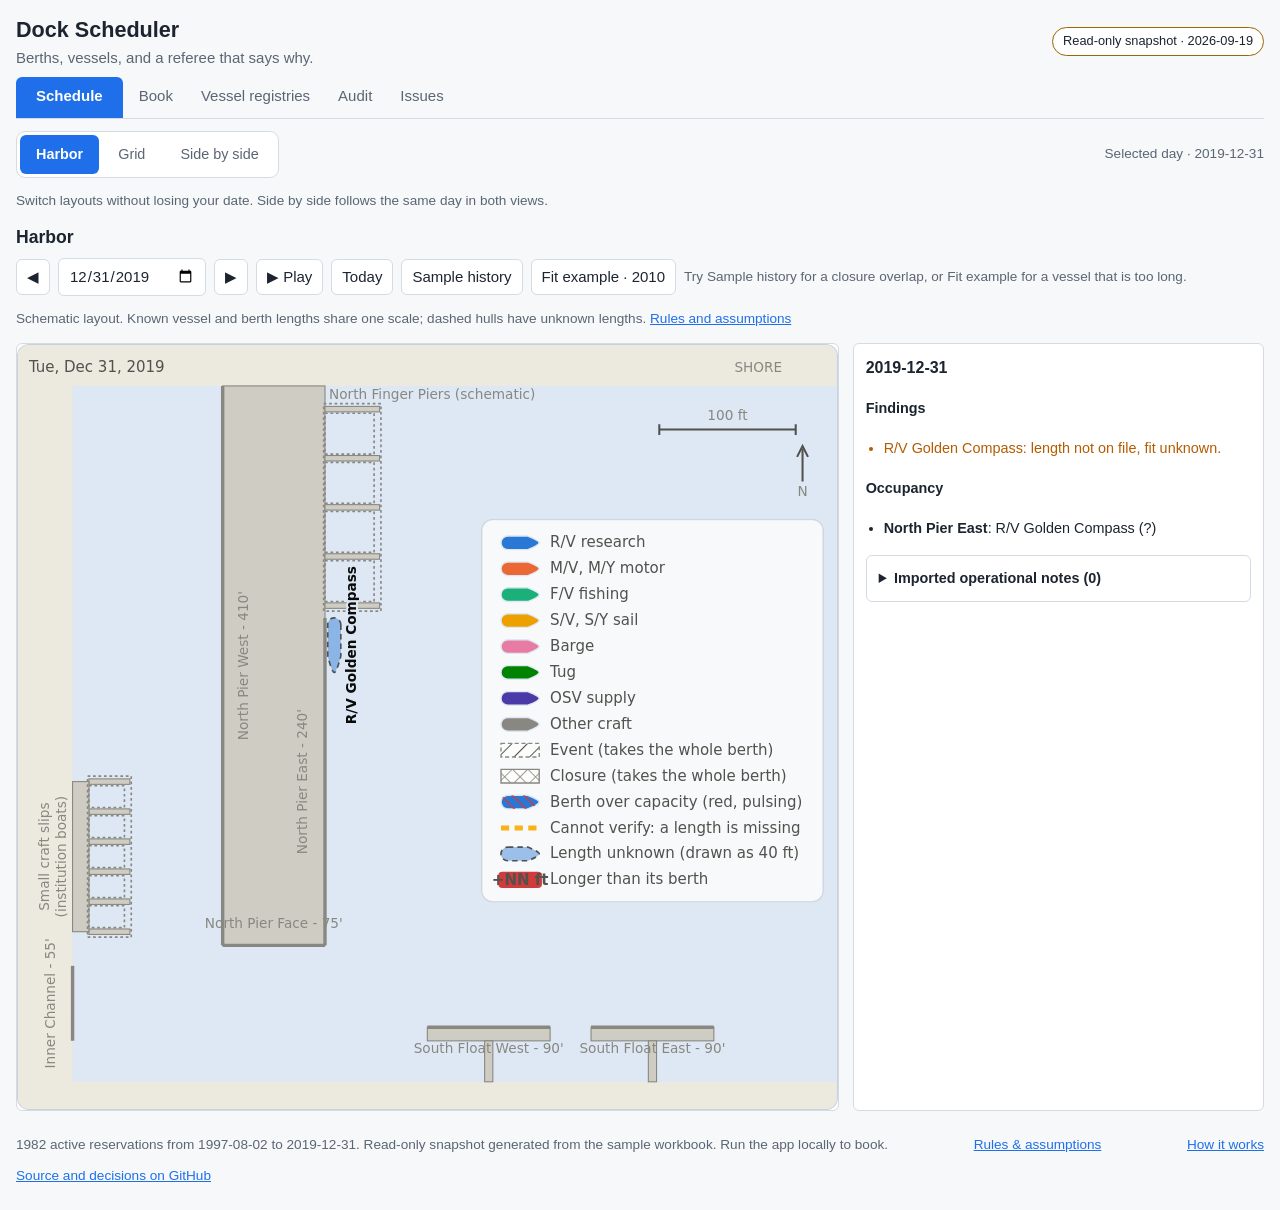
==== commit 4de8cfdc: "Filter historical audit evidence and link Grid with Harbor" ====
--- a/site/index.html
+++ b/site/index.html
@@ -5,7 +5,7 @@
 <meta name="viewport" content="width=device-width, initial-scale=1">
 <title>Dock Scheduler</title>
 <meta name="description" content="Berth reservations with explained fit and capacity checks, reviewed measurements, and a harbor view of 23 years of history.">
-  <link rel="stylesheet" href="style.css?v=20260919-review2">
+  <link rel="stylesheet" href="style.css?v=20260920-workspace2">
 </head>
 <body>
 <header class="top">
@@ -17,8 +17,7 @@
 </header>
 
 <nav class="tabs" role="tablist" aria-label="Views">
-  <button role="tab" id="tab-harbor" class="harbor-tab" aria-controls="view-harbor" data-view="harbor" aria-selected="true">Harbor</button>
-  <button role="tab" id="tab-grid" aria-controls="view-grid" data-view="grid" aria-selected="false" tabindex="-1">Grid</button>
+  <button role="tab" id="tab-schedule" class="harbor-tab" aria-controls="view-schedule" data-view="harbor" aria-selected="true">Schedule</button>
   <button role="tab" id="tab-book" aria-controls="view-book" data-view="book" aria-selected="false" tabindex="-1">Book</button>
   <button role="tab" id="tab-registry" aria-controls="view-registry" data-view="registry" aria-selected="false" tabindex="-1">Vessel registries</button>
   <button role="tab" id="tab-audit" aria-controls="view-audit" data-view="audit" aria-selected="false" tabindex="-1">Audit</button>
@@ -26,72 +25,35 @@
 </nav>
 
 <main>
-  <section id="view-grid" class="view" hidden role="tabpanel" aria-labelledby="tab-grid">
+  <section id="view-schedule" class="view" role="tabpanel" aria-labelledby="tab-schedule">
+    <div class="schedule-heading">
+      <fieldset class="layout-switch">
+        <legend class="sr-only">Schedule layout</legend>
+        <label><input type="radio" name="schedule-layout" value="harbor" checked><span>Harbor</span></label>
+        <label><input type="radio" name="schedule-layout" value="grid"><span>Grid</span></label>
+        <label><input type="radio" name="schedule-layout" value="split" id="schedule-split"><span>Side by side</span></label>
+      </fieldset>
+      <p class="schedule-date" id="schedule-date" role="status"></p>
+    </div>
+    <p class="hint" id="schedule-help">Switch layouts without losing your date. Side by side follows the same day in both views.</p>
+    <div id="schedule-workspace" class="schedule-workspace">
+  <section id="view-grid" class="schedule-pane" hidden role="region" aria-label="Month grid">
+    <h2 class="pane-title">Month grid</h2>
     <div class="toolbar">
       <button id="grid-prev" aria-label="Previous month" title="Previous month">◀</button>
       <input type="month" id="grid-month" aria-label="Month" pattern="\d{4}-(0[1-9]|1[0-2])">
       <button id="grid-next" aria-label="Next month" title="Next month">▶</button>
       <button id="grid-today">Today</button>
       <button id="grid-history">Sample history</button>
-      <span class="hint">Select a bar for details or editing. In the day grid, use arrow keys to move and Enter to book.</span>
+      <span class="hint">Choose a day number to sync Harbor. Select a bar to edit; select an empty berth-day to book. Arrow keys move between berth-days.</span>
     </div>
     <div id="grid" class="grid"></div>
     <div class="legend" id="grid-legend"></div>
     <div id="grid-notes"></div>
     <p class="sr-only" id="grid-status" aria-live="polite"></p>
   </section>
-
-  <section id="view-book" class="view" hidden role="tabpanel" aria-labelledby="tab-book">
-    <form id="book-form" class="book" autocomplete="off">
-      <p class="static-only" hidden>This is the read-only history snapshot. <a href="https://dock-scheduler-henna.vercel.app/#book">Open the live app to book.</a></p>
-      <div class="row">
-        <label>Kind
-          <select name="kind" id="book-kind">
-            <option value="vessel">Vessel</option>
-            <option value="event">Event (takes the whole berth)</option>
-            <option value="closure">Closure (nothing may use the berth)</option>
-          </select>
-        </label>
-        <label class="vessel-only">Vessel
-          <input list="vessel-options" id="book-vessel" placeholder="type a name…" required>
-          <datalist id="vessel-options"></datalist>
-        </label>
-        <a class="vessel-only" href="#registry">Browse vessel registries</a>
-        <label class="non-vessel-only" hidden>Title
-          <input id="book-title" placeholder="Community sail day">
-        </label>
-      </div>
-      <div class="row" id="vessel-facts" hidden>
-        <span id="vessel-summary"></span>
-        <div id="vessel-length-wrap" hidden>
-          <label>Length overall (ft) <input type="number" id="vessel-length" min="0.1" step="any"></label>
-          <button type="button" id="vessel-length-save">Review / save length</button>
-        </div>
-      </div>
-      <div class="row">
-        <label>Berth <select id="book-berth" required></select></label>
-        <label>From <input type="date" id="book-start" required></label>
-        <label>To (inclusive) <input type="date" id="book-end" required></label>
-      </div>
-      <div class="row">
-        <label class="wide">Notes <input id="book-notes" placeholder="optional"></label>
-      </div>
-      <div class="row actions">
-        <button type="button" id="book-check">Check</button>
-        <button type="button" id="book-suggest">Suggest a berth</button>
-        <button type="submit" id="book-save" class="primary">Save booking</button>
-      </div>
-      <div class="row" id="override-wrap" hidden>
-        <label class="wide">Override reason (saves despite the findings, and is kept on the record)
-          <input id="book-override" placeholder="e.g. rafting alongside, dockmaster approved">
-        </label>
-      </div>
-    </form>
-    <div id="book-result" class="result" aria-live="polite"></div>
-    <div id="book-suggestions" class="suggestions"></div>
-  </section>
-
-  <section id="view-harbor" class="view" role="tabpanel" aria-labelledby="tab-harbor">
+  <section id="view-harbor" class="schedule-pane" role="region" aria-label="Harbor map">
+    <h2 class="pane-title">Harbor</h2>
     <div class="toolbar">
       <button id="harbor-prev" aria-label="Previous day" title="Previous day">◀</button>
       <input type="date" id="harbor-day" aria-label="Day">
@@ -108,6 +70,62 @@
       <aside id="harbor-panel" class="panel" aria-live="polite"></aside>
     </div>
   </section>
+    </div>
+  </section>
+
+
+
+  <section id="view-book" class="view" hidden role="tabpanel" aria-labelledby="tab-book">
+    <form id="book-form" class="book" autocomplete="off">
+      <p class="static-only" hidden>This is the read-only history snapshot. <a href="https://dock-scheduler-henna.vercel.app/#book">Open the live app to book.</a></p>
+      <div class="row">
+        <label>Kind
+          <select name="kind" id="book-kind">
+            <option value="vessel">Vessel</option>
+            <option value="event">Event (takes the whole berth)</option>
+            <option value="closure">Closure (nothing may use the berth)</option>
+          </select>
+        </label>
+        <label class="vessel-only">Vessel
+          <input list="vessel-options" id="book-vessel" placeholder="type a name…" required>
+          <datalist id="vessel-options"></datalist>
+        </label>
+        <a class="vessel-only" href="#registry">Browse vessel registries</a>
+        <label class="non-vessel-only" hidden>Title
+          <input id="book-title" placeholder="Community sail day">
+        </label>
+      </div>
+      <div class="row" id="vessel-facts" hidden>
+        <span id="vessel-summary"></span>
+        <div id="vessel-length-wrap" hidden>
+          <label>Length overall (ft) <input type="number" id="vessel-length" min="0.1" step="any"></label>
+          <button type="button" id="vessel-length-save">Review / save length</button>
+        </div>
+      </div>
+      <div class="row">
+        <label>Berth <select id="book-berth" required></select></label>
+        <label>From <input type="date" id="book-start" required></label>
+        <label>To (inclusive) <input type="date" id="book-end" required></label>
+      </div>
+      <div class="row">
+        <label class="wide">Notes <input id="book-notes" placeholder="optional"></label>
+      </div>
+      <div class="row actions">
+        <button type="button" id="book-check">Check</button>
+        <button type="button" id="book-suggest">Suggest a berth</button>
+        <button type="submit" id="book-save" class="primary">Save booking</button>
+      </div>
+      <div class="row" id="override-wrap" hidden>
+        <label class="wide">Override reason (saves despite the findings, and is kept on the record)
+          <input id="book-override" placeholder="e.g. rafting alongside, dockmaster approved">
+        </label>
+      </div>
+    </form>
+    <div id="book-result" class="result" aria-live="polite"></div>
+    <div id="book-suggestions" class="suggestions"></div>
+  </section>
+
+
 
   <section id="view-registry" class="view" hidden role="tabpanel" aria-labelledby="tab-registry">
     <h2>Vessel registries</h2>
@@ -194,7 +212,8 @@
   <a href="https://github.com/broccolibabe0711/dock-scheduler">Source and decisions on GitHub</a>
 </footer>
 
-<script src="harbor.js?v=20260919-review2"></script>
-<script src="app.js?v=20260919-review2"></script>
+<script src="harbor.js?v=20260920-workspace2"></script>
+<script src="audit.js?v=20260920-workspace2"></script>
+<script src="app.js?v=20260920-workspace2"></script>
 </body>
 </html>
--- a/site/style.css
+++ b/site/style.css
@@ -155,5 +155,65 @@
 .foot { display: flex; justify-content: space-between; gap: 12px; flex-wrap: wrap; margin-top: 24px; color: var(--muted); font-size: .85rem; }
 .empty { color: var(--muted); padding: 16px; }
 
+/* Linked schedule layouts: a single calendar state, two presentations. */
+body.wide-schedule { max-width: 1700px; }
+.schedule-heading { display: flex; align-items: center; justify-content: space-between; flex-wrap: wrap; gap: 10px; }
+.layout-switch { display: flex; border: 1px solid var(--line); border-radius: 9px; padding: 3px; margin: 0; background: var(--panel); gap: 3px; }
+.layout-switch label { position: relative; cursor: pointer; }
+.layout-switch input { position: absolute; opacity: 0; width: 1px; height: 1px; }
+.layout-switch span { display: block; padding: 9px 16px; font-size: .9rem; border-radius: 6px; }
+.layout-switch input:checked + span { background: var(--accent); color: var(--accent-ink); font-weight: 650; }
+.layout-switch input:focus-visible + span { outline: 2px solid var(--accent); outline-offset: 3px; }
+.schedule-date { margin: 0; font-size: .85rem; color: var(--muted); font-variant-numeric: tabular-nums; }
+.schedule-pane { min-width: 0; }
+.pane-title { margin-top: 4px; }
+.schedule-workspace.is-split { display: grid; grid-template-columns: minmax(0, 3fr) minmax(0, 2fr); gap: 18px; align-items: start; }
+.is-split .schedule-pane { padding: 14px; border: 1px solid var(--line); border-radius: 10px; background: var(--panel); }
+.is-split .harbor-layout { grid-template-columns: minmax(0, 1fr); }
+.grid-head .grid-date { font: inherit; border: 0; border-left: 1px solid var(--line); border-radius: 0; padding: 4px 0; min-width: 0; }
+.grid-head .grid-date.selected-day { color: var(--accent-ink); background: var(--accent); font-weight: 700; }
+.grid-row .cell.selected-day { background: color-mix(in srgb, var(--accent) 15%, transparent); }
+.grid-date:focus-visible { outline-offset: -2px; }
+.grid-head > div:first-child { position: sticky; left: 0; z-index: 2; background: var(--panel); }
+
+/* Personal audit filters and evidence cards. */
+.audit-filters { border: 1px solid var(--line); border-radius: 10px; background: var(--panel); padding: 16px; margin: 18px 0; }
+.audit-fields { display: grid; grid-template-columns: minmax(150px, 1.3fr) minmax(150px, 1fr) minmax(165px, 1fr) minmax(140px, .8fr) minmax(140px, .8fr); gap: 12px; }
+.audit-fields label { min-width: 0; }
+.audit-fields input, .audit-fields select { width: 100%; min-width: 0; }
+.audit-filter-actions { display: flex; align-items: center; gap: 14px; flex-wrap: wrap; margin-top: 14px; }
+.audit-quick { display: flex; gap: 5px; flex-wrap: wrap; }
+.audit-quick button[aria-pressed="true"] { color: var(--accent); border-color: var(--accent); background: color-mix(in srgb, var(--accent) 8%, var(--panel)); }
+.check-label { flex-direction: row; align-items: center; gap: 8px; cursor: pointer; }
+.check-label input { width: 17px; height: 17px; }
+.audit-error { color: var(--bad); }
+.audit-error:empty, .audit-filters p:empty { display: none; }
+.audit-stats { grid-template-columns: repeat(4, minmax(0, 1fr)); }
+.audit-findings { list-style: none; margin: 14px 0; padding: 0; display: grid; gap: 12px; }
+.audit-finding { padding: 16px 18px; border: 1px solid var(--line); border-left: 3px solid var(--bad); border-radius: 8px; background: var(--panel); }
+.audit-finding.unknown { border-left-color: var(--unknown); }
+.audit-finding h3 { margin-top: 12px; overflow-wrap: anywhere; }
+.audit-finding p { margin: 8px 0 12px; }
+.audit-finding details { margin: 12px 0; }
+.audit-finding-top { display: flex; justify-content: space-between; align-items: center; flex-wrap: wrap; gap: 8px; }
+.finding-badge { border: 1px solid currentColor; padding: 3px 8px; border-radius: 4px; font-size: .75rem; font-weight: 650; }
+.finding-badge.conflict { color: var(--bad); }
+.finding-badge.unknown { color: var(--unknown); }
+.finding-berth { color: var(--muted); font-size: .85rem; }
+.audit-pagination { display: flex; align-items: center; gap: 14px; flex-wrap: wrap; margin-bottom: 24px; }
+.audit-overview { border-top: 1px solid var(--line); padding-top: 20px; }
+@media(max-width: 1100px) {
+  .schedule-workspace.is-split { grid-template-columns: minmax(0, 1fr); }
+  .audit-fields { grid-template-columns: repeat(3, minmax(0, 1fr)); }
+}
+@media(max-width: 600px) {
+  .audit-fields { grid-template-columns: repeat(2, minmax(0, 1fr)); }
+  .audit-fields label:first-child { grid-column: 1 / -1; }
+  .audit-stats { grid-template-columns: repeat(2, minmax(0, 1fr)); }
+  .layout-switch span { padding: 9px 13px; }
+  .is-split .schedule-pane { padding: 10px; }
+  .audit-finding { padding: 13px; }
+}
+
 /* the hidden attribute must win over every display rule above */
 [hidden] { display: none !important; }
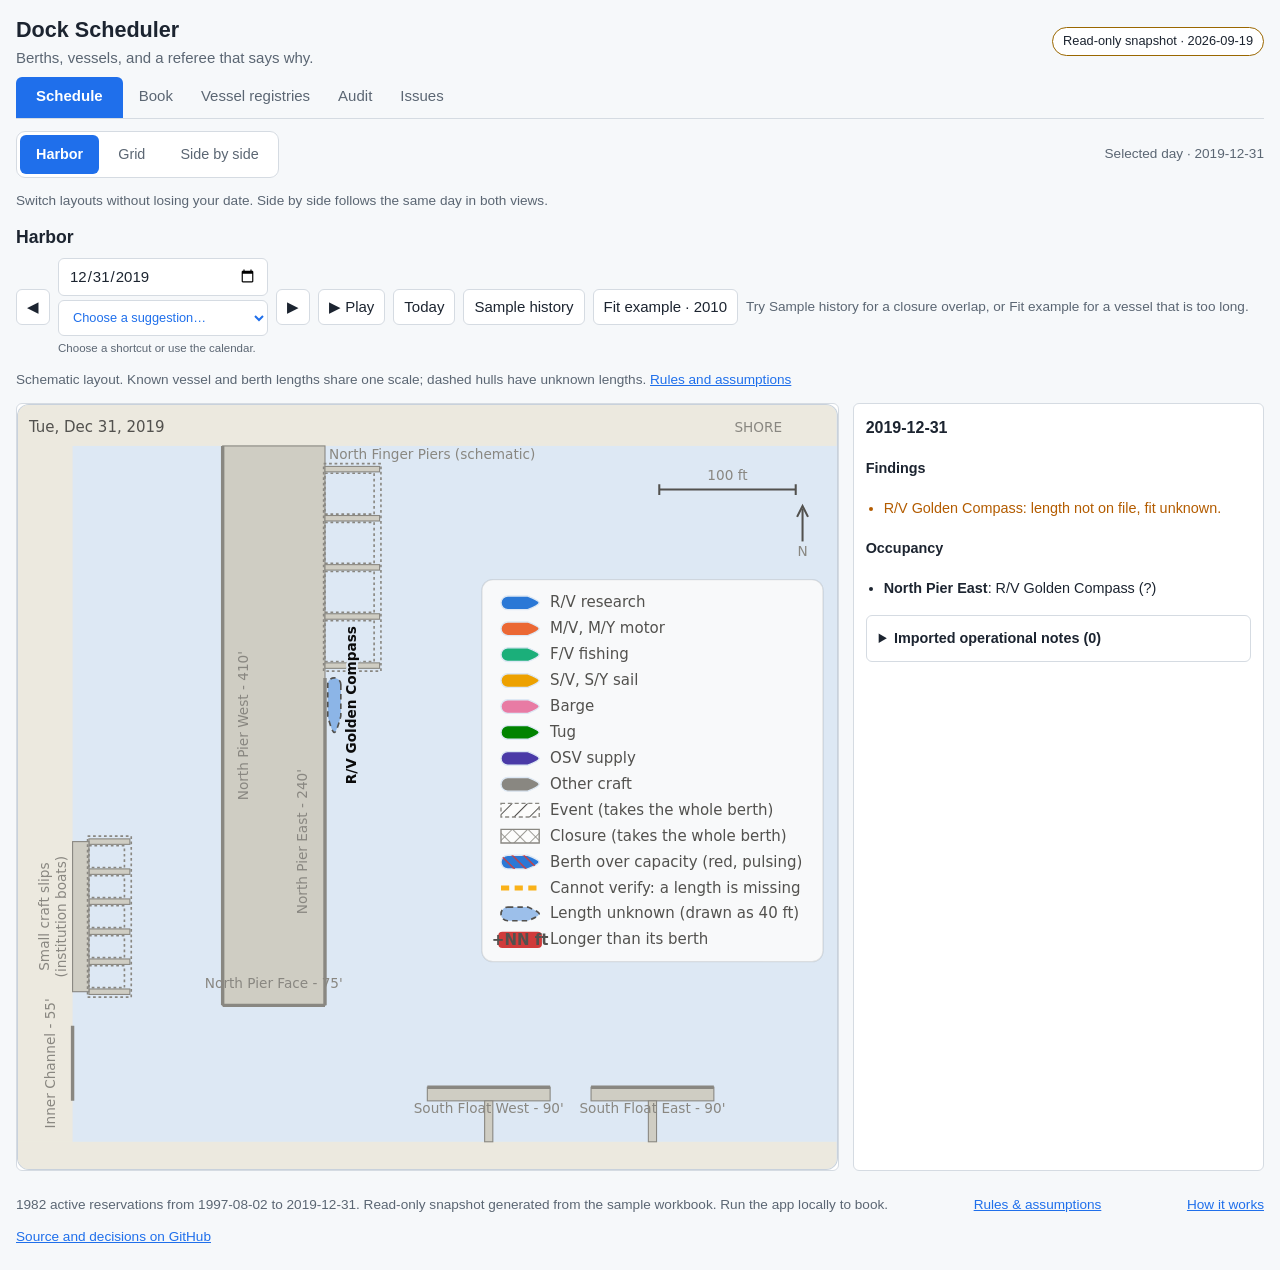
==== commit bc29a3b2: "Offer contextual dropdowns for every typed field" ====
--- a/site/index.html
+++ b/site/index.html
@@ -5,7 +5,7 @@
 <meta name="viewport" content="width=device-width, initial-scale=1">
 <title>Dock Scheduler</title>
 <meta name="description" content="Berth reservations with explained fit and capacity checks, reviewed measurements, and a harbor view of 23 years of history.">
-  <link rel="stylesheet" href="style.css?v=20260920-workspace2">
+  <link rel="stylesheet" href="style.css?v=20260920-inputs1">
 </head>
 <body>
 <header class="top">
@@ -87,8 +87,7 @@
           </select>
         </label>
         <label class="vessel-only">Vessel
-          <input list="vessel-options" id="book-vessel" placeholder="type a name…" required>
-          <datalist id="vessel-options"></datalist>
+          <input id="book-vessel" placeholder="Choose below or type a name…" required>
         </label>
         <a class="vessel-only" href="#registry">Browse vessel registries</a>
         <label class="non-vessel-only" hidden>Title
@@ -212,8 +211,9 @@
   <a href="https://github.com/broccolibabe0711/dock-scheduler">Source and decisions on GitHub</a>
 </footer>
 
-<script src="harbor.js?v=20260920-workspace2"></script>
-<script src="audit.js?v=20260920-workspace2"></script>
-<script src="app.js?v=20260920-workspace2"></script>
+<script src="harbor.js?v=20260920-inputs1"></script>
+<script src="inputs.js?v=20260920-inputs1"></script>
+<script src="audit.js?v=20260920-inputs1"></script>
+<script src="app.js?v=20260920-inputs1"></script>
 </body>
 </html>
--- a/site/style.css
+++ b/site/style.css
@@ -215,5 +215,17 @@
   .audit-finding { padding: 13px; }
 }
 
+/* Native companion menus keep custom typing and mobile selection available. */
+.input-assist { display: flex; flex-direction: column; gap: 4px; min-width: 0; max-width: 100%; }
+.input-assist > label { margin: 0; }
+.input-assist input, .input-assist textarea, .input-assist select { width: 100%; min-width: 0; }
+.input-choices { color: var(--accent); font-size: .8rem; min-height: 36px; text-overflow: ellipsis; }
+.choice-status { color: var(--muted); font-size: .72rem; line-height: 1.4; max-width: 32ch; }
+.choice-status:empty { display: none; }
+.row > .input-assist { flex: 1 1 180px; }
+.row > .input-assist.wide { flex-basis: 320px; }
+.toolbar > .input-assist { width: 210px; }
+.detail-card form > .input-assist { margin: 12px 0; }
+@media(max-width: 600px) { .audit-fields > .input-assist:first-child { grid-column: 1 / -1; } }
 /* the hidden attribute must win over every display rule above */
 [hidden] { display: none !important; }
